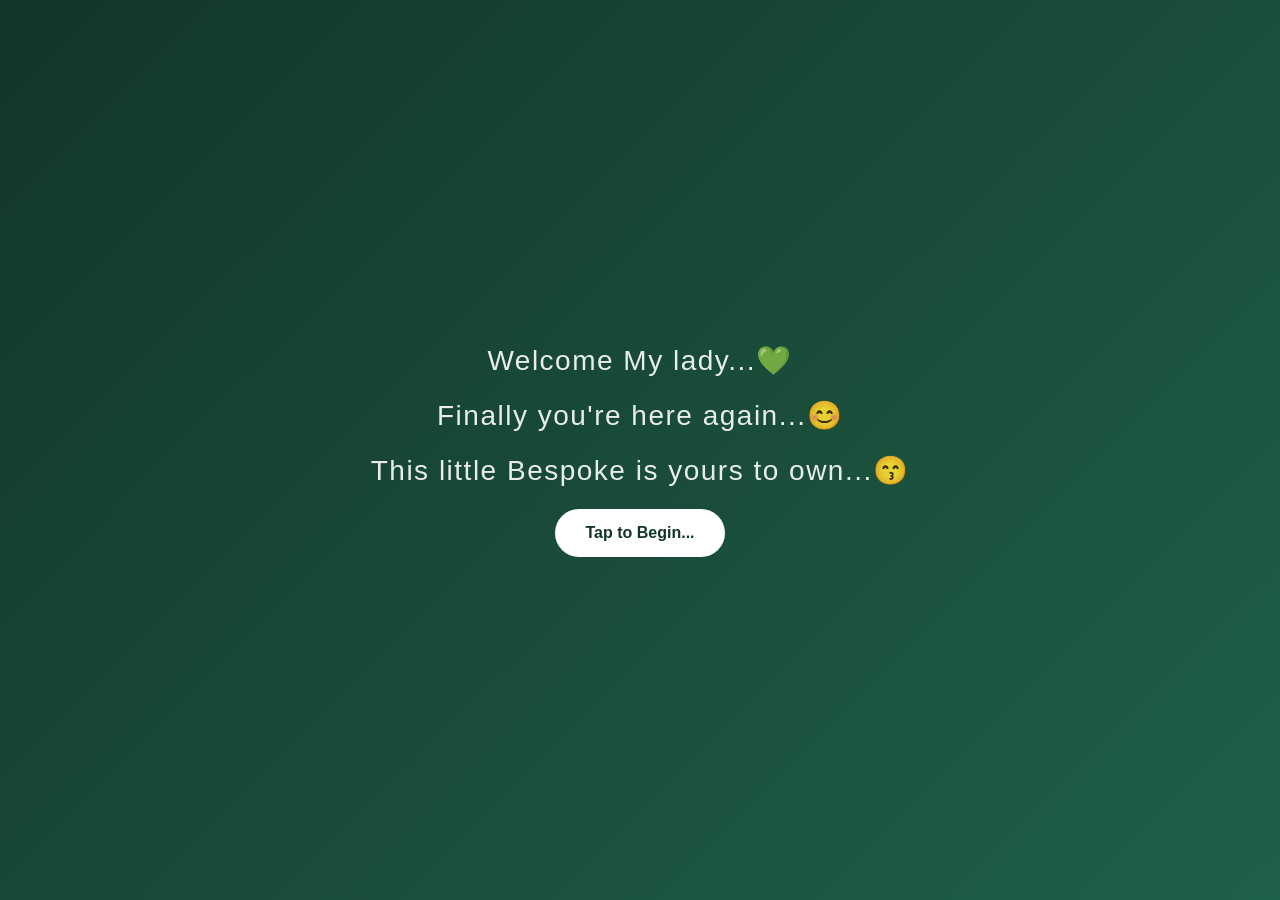
==== index.html @ ccbb70a7 "Update index.html" ====
<!DOCTYPE html>
<html lang="en">

<head>
    <meta charset="UTF-8">
    <meta name="viewport" content="width=device-width, initial-scale=1.0">

    <title>Special for you 💚</title>

    <link rel="stylesheet" href="style.css">
</head>

<body>

    <div class="container">

        <!-- PAGE 1: OPENING -->
        <section id="intro">

            <p class="intro-text">Welcome My lady...💚</p>

            <p class="intro-text">Finally you're here again...😊</p>

            <p class="intro-text">This little Bespoke is yours to own...😙</p>

            <button onclick="window.location.href='countdown.html'">
    Tap to Begin...
</button>

        </section>


        <!-- PAGE 2: COUNTDOWN -->
        <section id="countdownSection" class="hidden">

            <p class="countdown-title">
                Something special is waiting for you... 💚
            </p>

            <div id="countdown">

                <div class="time-box">
                    <span id="days">00</span>
                    <small>Days</small>
                </div>

                <div class="colon">:</div>

                <div class="time-box">
                    <span id="hours">00</span>
                    <small>Hours</small>
                </div>

                <div class="colon">:</div>

                <div class="time-box">
                    <span id="minutes">00</span>
                    <small>Minutes</small>
                </div>

                <div class="colon">:</div>

                <div class="time-box">
                    <span id="seconds">00</span>
                    <small>Seconds</small>
                </div>

            </div>

            <p class="bottom-text">
                Until your special day... 🎂
            </p>

        </section>


        <!-- PAGE 3: BIRTHDAY -->
        <section id="birthdayMessage" class="hidden">

            <h1>Happy Birthday, Brinda! 🎂💚</h1>

            <p>Your special surprise is ready...</p>

        </section>

    </div>

    <script src="script.js"></script>

</body>

</html>
---- style.css ----
* {
    margin: 0;
    padding: 0;
    box-sizing: border-box;
}

body {
    min-height: 100vh;
    background: linear-gradient(135deg, #123629, #1f6048);
    color: white;
    font-family: Arial, sans-serif;

    display: flex;
    justify-content: center;
    align-items: center;

    overflow: hidden;
}

.container {
    width: 90%;
    max-width: 900px;
    text-align: center;
}


/* =========================
   OPENING PAGE
   ========================= */

.intro-text {
    font-size: 28px;
    font-weight: 500;
    letter-spacing: 1.5px;
    opacity: 0.9;
    margin-bottom: 22px;
}


/* =========================
   BUTTON
   ========================= */

button {
    border: none;
    padding: 15px 30px;

    border-radius: 30px;

    background: #ffffff;
    color: #12352b;

    font-size: 16px;
    font-weight: bold;

    cursor: pointer;

    transition: 0.3s;
}

button:hover {
    transform: scale(1.05);
}
#backButton {
    transform: translateY(-7px);
}

/* =========================
   COUNTDOWN
   ========================= */

.countdown-title {
    font-size: 24px;
    opacity: 0.9;
    margin-bottom: 40px;
}

#countdown {
    display: flex;
    justify-content: center;
    align-items: center;
    gap: 15px;
}

.time-box {
    min-width: 120px;
    padding: 20px 15px;

    background: rgba(255, 255, 255, 0.08);

    border: 1px solid rgba(255, 255, 255, 0.15);

    border-radius: 15px;

    backdrop-filter: blur(10px);
}

.time-box span {
    display: block;
    font-size: clamp(35px, 6vw, 60px);
    font-weight: bold;
}

.time-box small {
    display: block;
    margin-top: 8px;

    font-size: 14px;
    letter-spacing: 2px;

    opacity: 0.7;
}

.colon {
    font-size: 45px;
    font-weight: bold;
    opacity: 0.7;
}

.bottom-text {
    margin-top: 45px;
    margin-bottom: 30px;
    font-size: 15px;
    opacity: 0.5;
}


/* =========================
   HIDDEN
   ========================= */

.hidden {
    display: none;
}


/* =========================
   BIRTHDAY MESSAGE
   ========================= */

#birthdayMessage h1 {
    font-size: clamp(35px, 7vw, 70px);
    animation: appear 2s ease;
}

#birthdayMessage p {
    font-size: 22px;
    opacity: 0.8;
}


/* =========================
   ANIMATION
   ========================= */

@keyframes appear {

    from {
        opacity: 0;
        transform: translateY(30px);
    }

    to {
        opacity: 1;
        transform: translateY(0);
    }

}


/* =========================
   MOBILE
   ========================= */

@media (max-width: 600px) {

    .container {
        position: relative;
        top: -60px;
    }

    #intro {
        transform: translateY(-100px);
    }

    .intro-text {
        font-size: 24px;
        letter-spacing: 1px;
        margin-bottom: 20px;
    }

    #countdown {
        gap: 5px;
    }

    .time-box {
        min-width: 65px;
        padding: 12px 5px;
    }

    .time-box span {
        font-size: 28px;
    }

    .time-box small {
        font-size: 9px;
    }

    .colon {
        font-size: 25px;
    }

    .countdown-title {
        font-size: 20px;
        margin-bottom: 30px;
    }
}


/* =========================
   PASSWORD
   ========================= */

.password-section {
    margin-top: 25px;
}

#passwordInput {
    width: 220px;
    padding: 13px 18px;
    border: none;
    border-radius: 25px;
    outline: none;
    font-size: 15px;
    text-align: center;
    margin-right: 8px;
}

#unlockButton {
    padding: 13px 20px;
    font-size: 14px;
}

#passwordMessage {
    margin-top: 12px;
    font-size: 14px;
    opacity: 0.8;
}


#specialDayText {
    margin-top: 45px;
    margin-bottom: 35px;
    font-size: 22px !important;
    line-height: 1.6;
    opacity: 0.85;
    font-weight: 500;
}
#tapMessage {
    margin-top: 25px;
    font-size: 14px;
    opacity: 0.55;
}
#specialDayText div {
    display: block !important;
    margin-bottom: 2px;
}
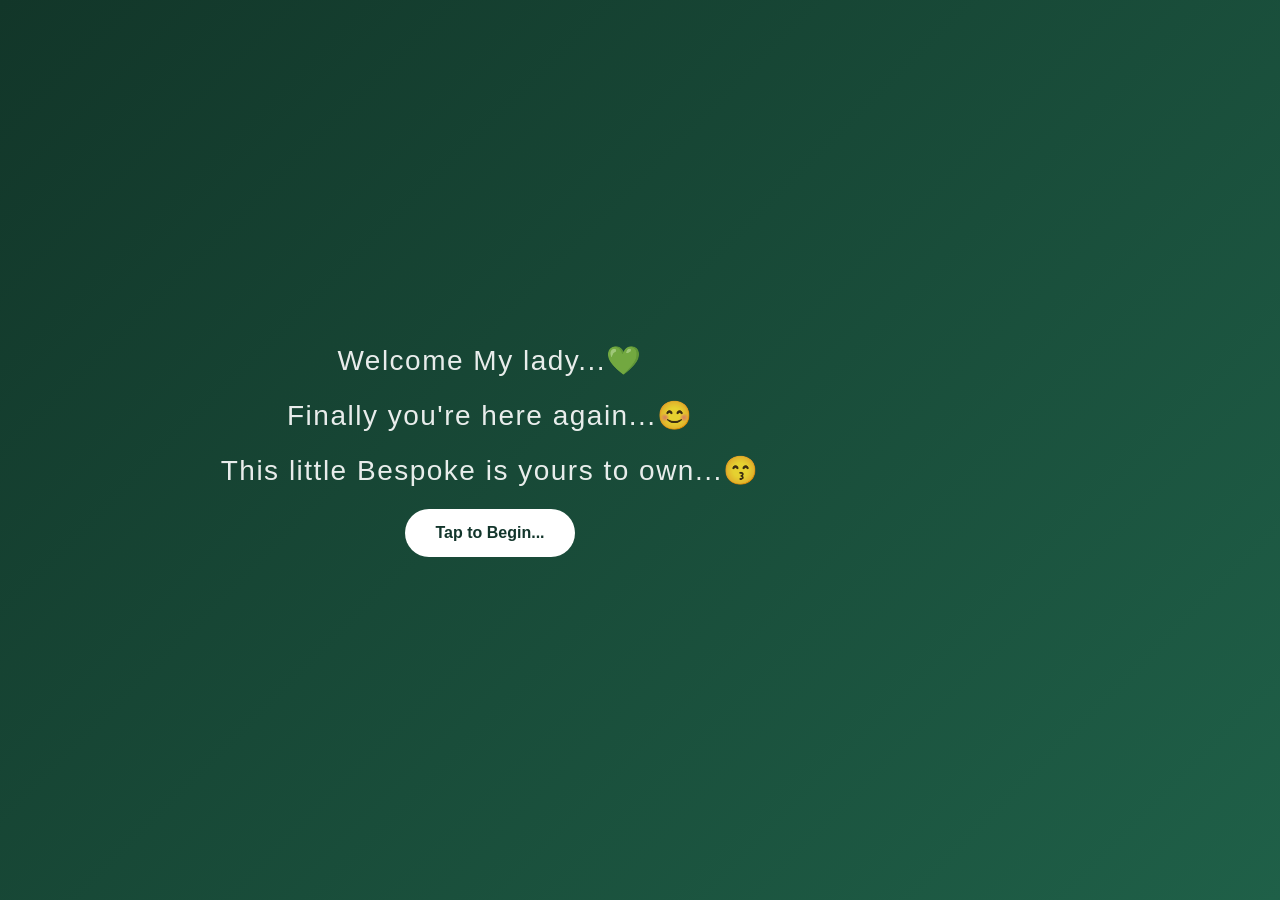
==== commit fff5de1f: "Update index.html" ====
--- a/index.html
+++ b/index.html
@@ -87,6 +87,8 @@
 
     <script src="script.js"></script>
 
+    <canvas id="starsCanvas"></canvas>
+
 </body>
 
 </html>
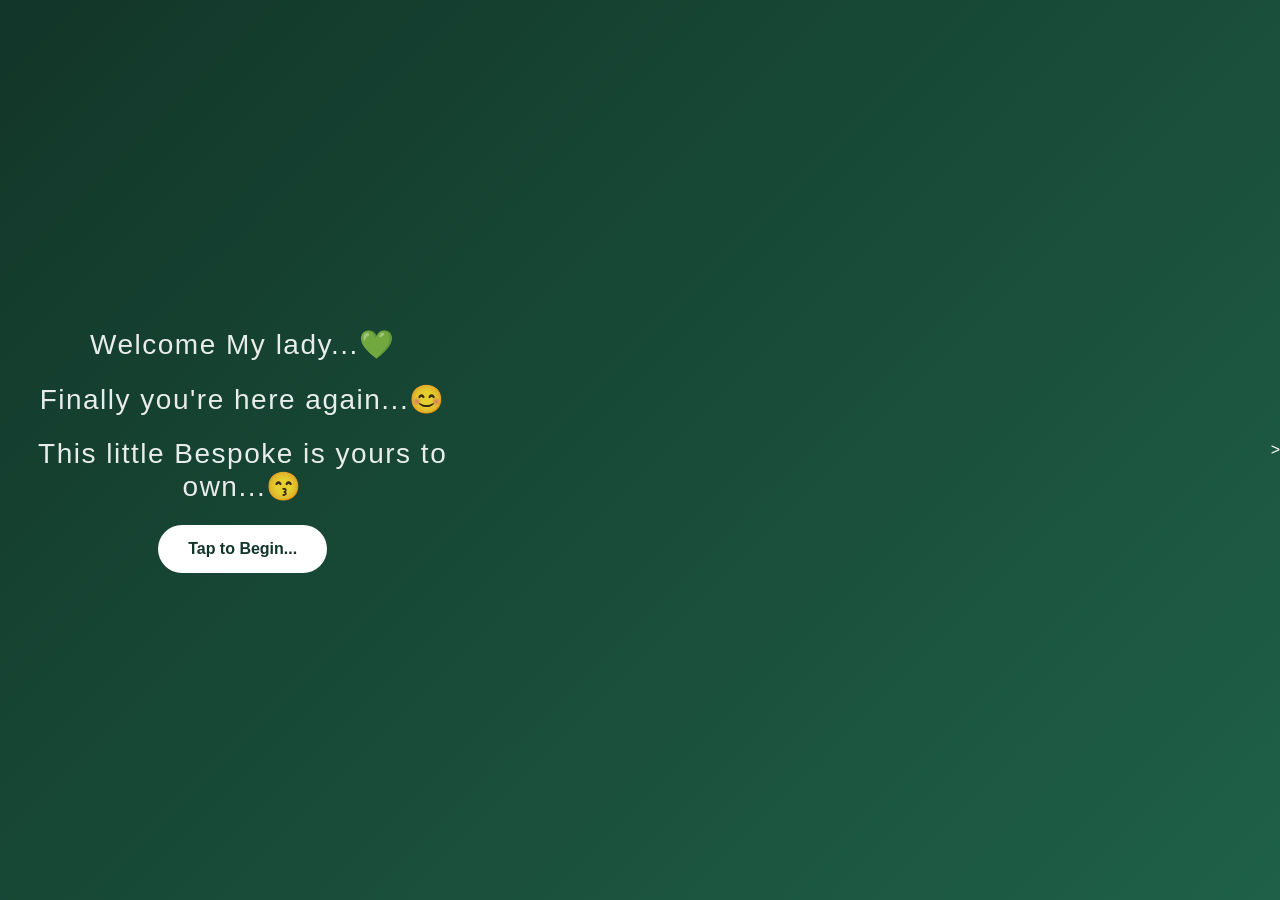
==== commit 420be103: "Update index.html" ====
--- a/index.html
+++ b/index.html
@@ -85,10 +85,14 @@
 
     </div>
 
+    <canvas id="starsCanvas"></canvas>
+
+    <div class="container">
+        <!-- your page content -->
+    </div>
+
     <script src="script.js"></script>
 
-    <canvas id="starsCanvas"></canvas>
-
-</body>
+</body>>
 
 </html>
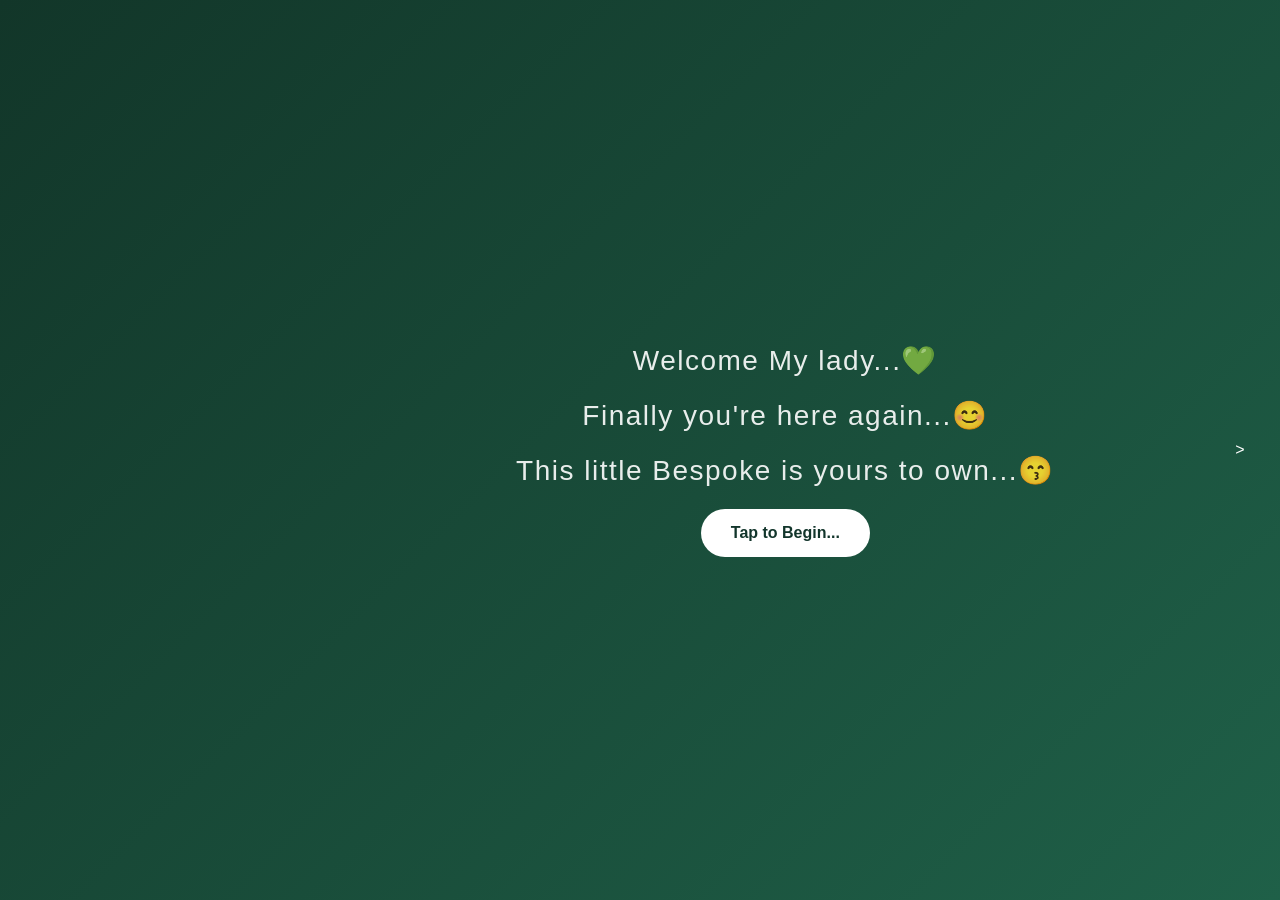
==== commit c0e6812d: "Update index.html" ====
--- a/index.html
+++ b/index.html
@@ -11,6 +11,7 @@
 </head>
 
 <body>
+    <canvas id="starsCanvas"></canvas>
 
     <div class="container">
 
@@ -85,12 +86,6 @@
 
     </div>
 
-    <canvas id="starsCanvas"></canvas>
-
-    <div class="container">
-        <!-- your page content -->
-    </div>
-
     <script src="script.js"></script>
 
 </body>>
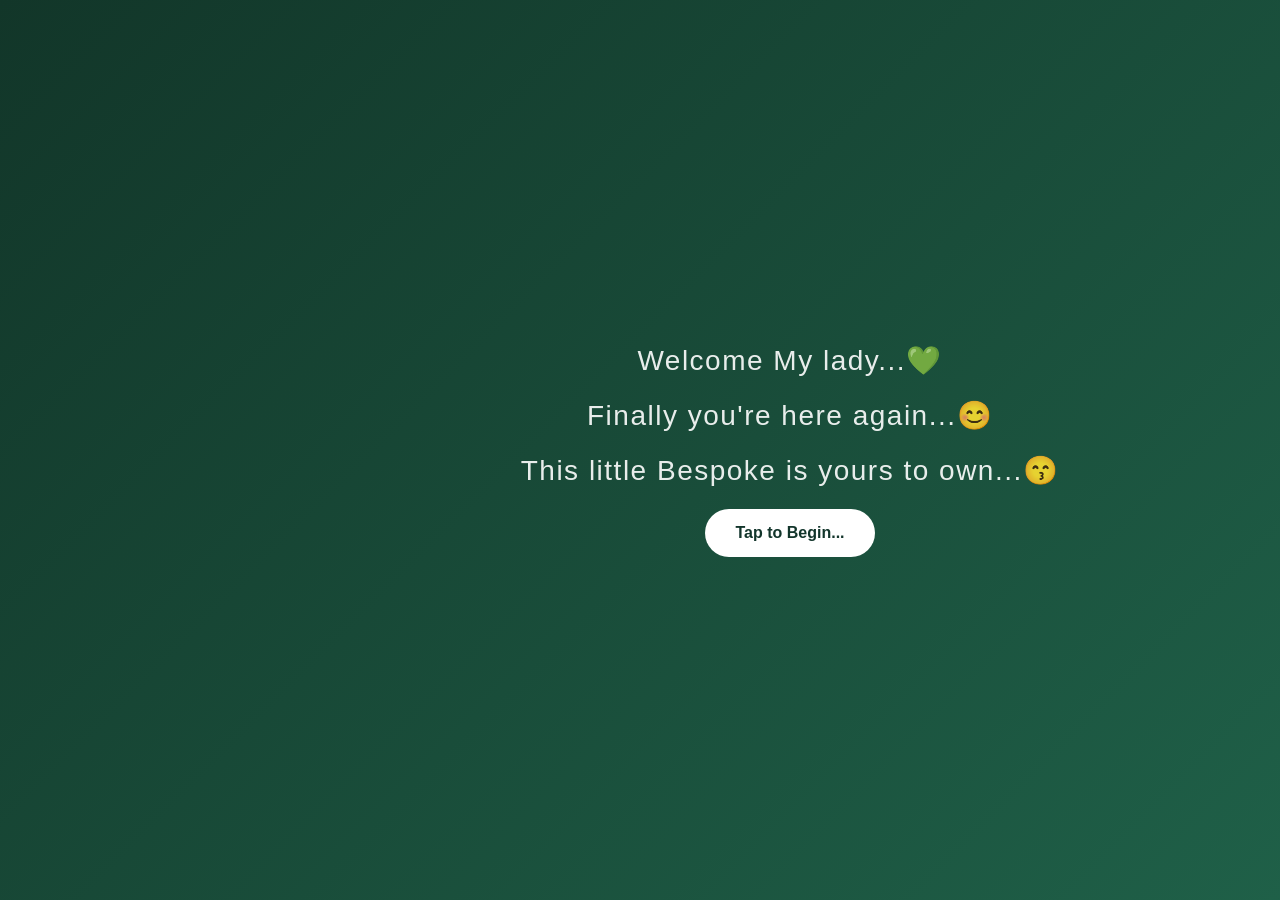
==== commit d6bc6463: "Update index.html" ====
--- a/index.html
+++ b/index.html
@@ -11,10 +11,10 @@
 </head>
 
 <body>
+
     <canvas id="starsCanvas"></canvas>
 
     <div class="container">
-
         <!-- PAGE 1: OPENING -->
         <section id="intro">
 
@@ -84,10 +84,9 @@
 
         </section>
 
-    </div>
+        </div>
 
     <script src="script.js"></script>
 
-</body>>
-
+</body>
 </html>
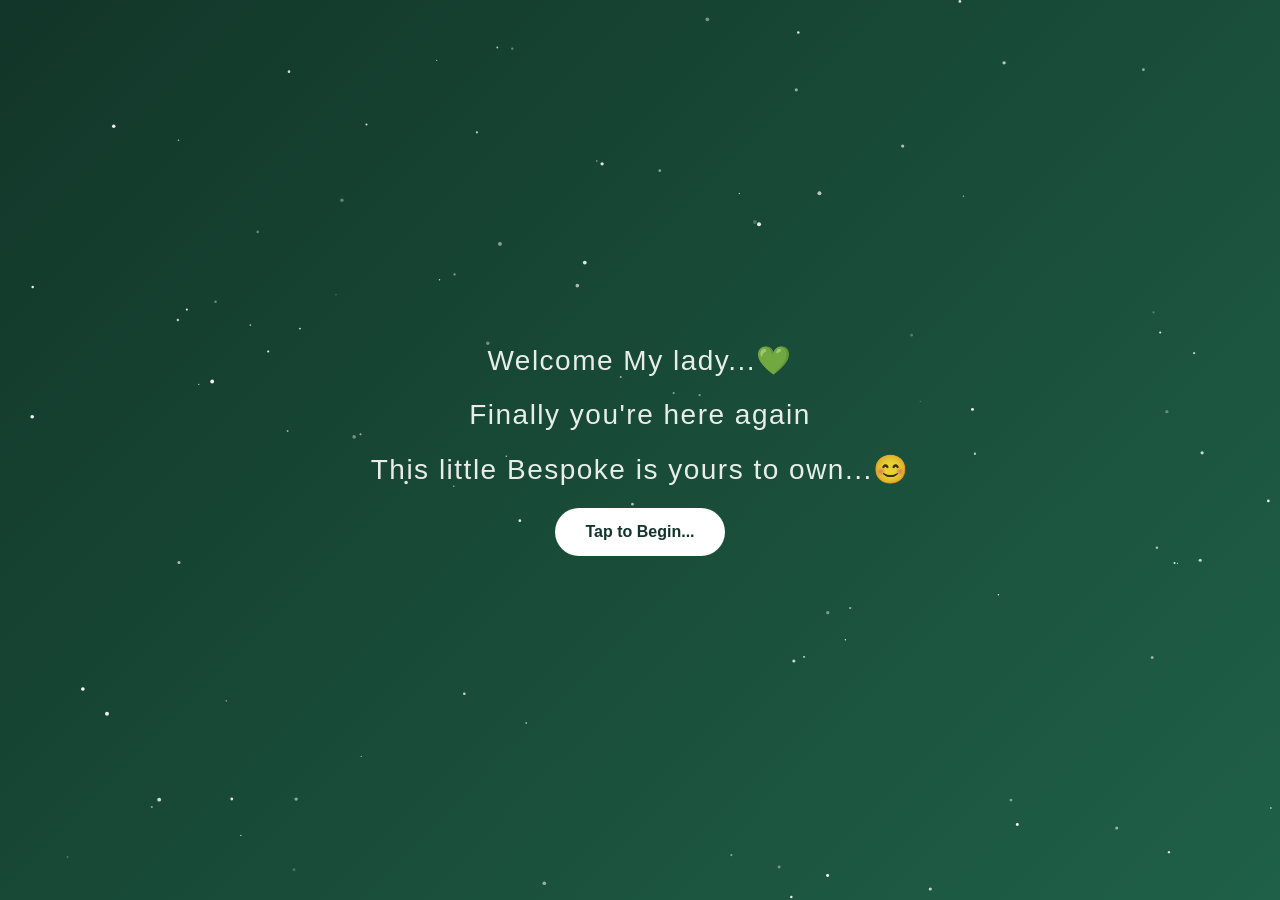
==== commit c9dc64d1: "Update index.html" ====
--- a/index.html
+++ b/index.html
@@ -20,9 +20,9 @@
 
             <p class="intro-text">Welcome My lady...💚</p>
 
-            <p class="intro-text">Finally you're here again...😊</p>
+            <p class="intro-text">Finally you're here again</p>
 
-            <p class="intro-text">This little Bespoke is yours to own...😙</p>
+            <p class="intro-text">This little Bespoke is yours to own...😊</p>
 
             <button onclick="window.location.href='countdown.html'">
     Tap to Begin...
--- a/style.css
+++ b/style.css
@@ -15,12 +15,41 @@
     align-items: center;
 
     overflow: hidden;
-}
+
+    position: relative;
+}
+
+
+/* =========================
+   STAR BACKGROUND
+   ========================= */
+
+#starsCanvas {
+    position: fixed;
+    inset: 0;
+    width: 100vw;
+    height: 100vh;
+    z-index: 0;
+    pointer-events: none;
+}
+
+
+/* =========================
+   MAIN CONTAINER
+   ========================= */
 
 .container {
-    width: 90%;
-    max-width: 900px;
+    position: relative;
+    z-index: 2;
+
+    width: 100%;
+    max-width: 100%;
+
+    margin: 0 auto;
+
     text-align: center;
+
+    box-sizing: border-box;
 }
 
 
@@ -61,9 +90,11 @@
 button:hover {
     transform: scale(1.05);
 }
+
 #backButton {
     transform: translateY(-7px);
 }
+
 
 /* =========================
    COUNTDOWN
@@ -120,6 +151,7 @@
 .bottom-text {
     margin-top: 45px;
     margin-bottom: 30px;
+
     font-size: 15px;
     opacity: 0.5;
 }
@@ -169,27 +201,106 @@
 
 
 /* =========================
+   PASSWORD
+   ========================= */
+
+.password-section {
+    margin-top: 25px;
+}
+
+#passwordInput {
+    width: 220px;
+    padding: 13px 18px;
+
+    border: none;
+    border-radius: 25px;
+
+    outline: none;
+
+    font-size: 15px;
+    text-align: center;
+
+    margin-right: 8px;
+}
+
+#unlockButton {
+    padding: 13px 20px;
+    font-size: 14px;
+}
+
+#passwordMessage {
+    margin-top: 12px;
+
+    font-size: 14px;
+    opacity: 0.8;
+}
+
+
+/* =========================
+   SPECIAL DAY MESSAGE
+   ========================= */
+
+#specialDayText {
+    margin-top: 45px;
+    margin-bottom: 35px;
+
+    font-size: 22px !important;
+    line-height: 1.6;
+
+    opacity: 0.85;
+    font-weight: 500;
+}
+
+#specialDayText div {
+    display: block !important;
+    margin-bottom: 2px;
+}
+
+
+/* =========================
+   TAP MESSAGE
+   ========================= */
+
+#tapMessage {
+    margin-top: 25px;
+
+    font-size: 14px;
+    opacity: 0.55;
+}
+
+
+/* =========================
    MOBILE
    ========================= */
 
 @media (max-width: 600px) {
 
     .container {
+        width: 100%;
+        max-width: 100%;
+        margin: 0 auto;
+        text-align: center;
         position: relative;
         top: -60px;
     }
 
     #intro {
-        transform: translateY(-100px);
+        width: 100%;
+        text-align: center;
     }
 
     .intro-text {
-        font-size: 24px;
-        letter-spacing: 1px;
-        margin-bottom: 20px;
+    font-size: 28px;
+    font-weight: 500;
+    letter-spacing: 1.5px;
+    opacity: 0.9;
+    margin-bottom: 22px;
     }
 
     #countdown {
+        width: 100%;
+        justify-content: center;
+        align-items: center;
         gap: 5px;
     }
 
@@ -213,55 +324,6 @@
     .countdown-title {
         font-size: 20px;
         margin-bottom: 30px;
-    }
-}
-
-
-/* =========================
-   PASSWORD
-   ========================= */
-
-.password-section {
-    margin-top: 25px;
-}
-
-#passwordInput {
-    width: 220px;
-    padding: 13px 18px;
-    border: none;
-    border-radius: 25px;
-    outline: none;
-    font-size: 15px;
-    text-align: center;
-    margin-right: 8px;
-}
-
-#unlockButton {
-    padding: 13px 20px;
-    font-size: 14px;
-}
-
-#passwordMessage {
-    margin-top: 12px;
-    font-size: 14px;
-    opacity: 0.8;
-}
-
-
-#specialDayText {
-    margin-top: 45px;
-    margin-bottom: 35px;
-    font-size: 22px !important;
-    line-height: 1.6;
-    opacity: 0.85;
-    font-weight: 500;
-}
-#tapMessage {
-    margin-top: 25px;
-    font-size: 14px;
-    opacity: 0.55;
-}
-#specialDayText div {
-    display: block !important;
-    margin-bottom: 2px;
-}
+        text-align: center;
+    }
+}
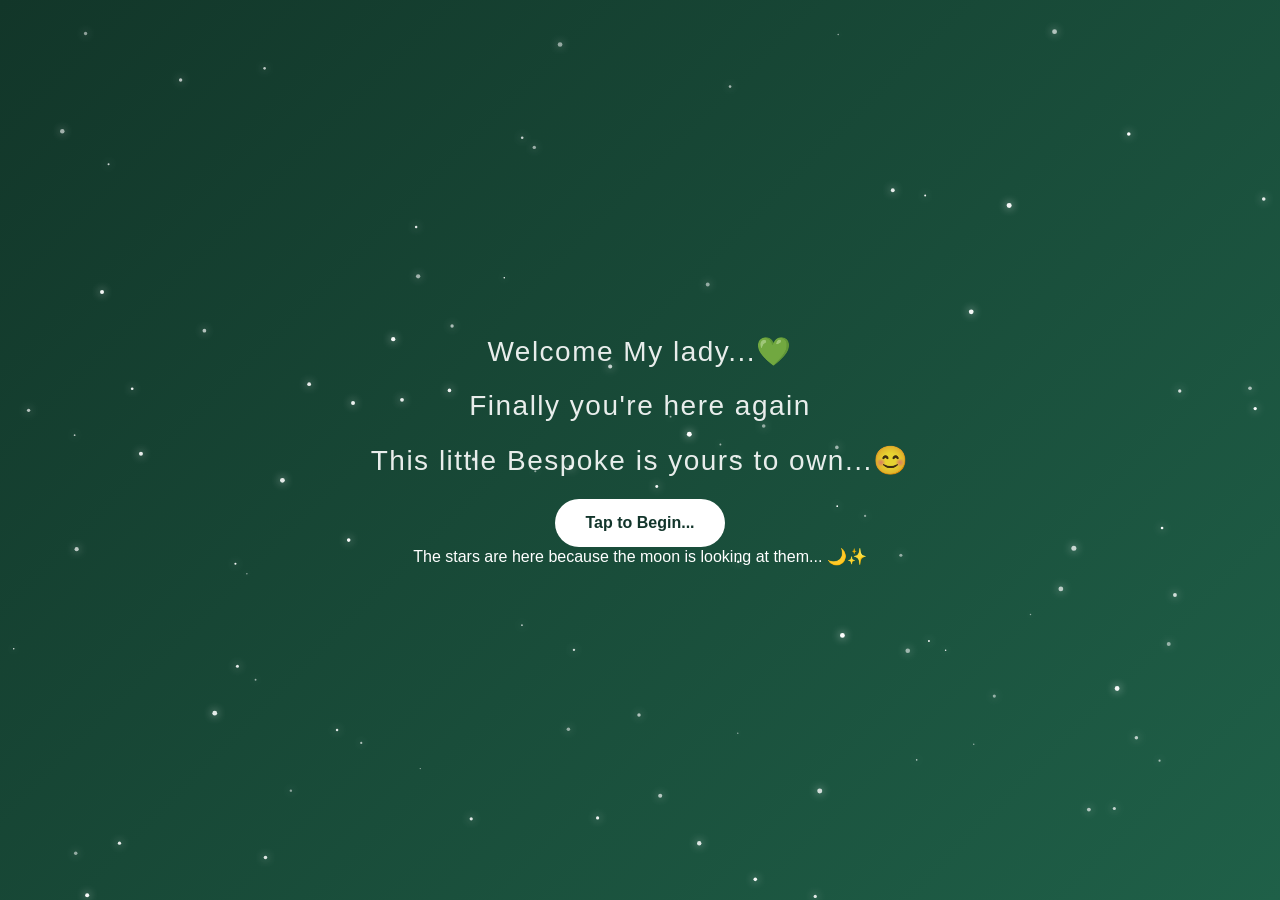
==== commit cc8ba0f8: "Update index.html" ====
--- a/index.html
+++ b/index.html
@@ -27,6 +27,7 @@
             <button onclick="window.location.href='countdown.html'">
     Tap to Begin...
 </button>
+            <p class="moon-note">The stars are here because the moon is looking at them... 🌙✨</p>
 
         </section>
 
--- a/style.css
+++ b/style.css
@@ -29,7 +29,7 @@
     inset: 0;
     width: 100vw;
     height: 100vh;
-    z-index: 0;
+    z-index: 1;
     pointer-events: none;
 }
 
@@ -327,3 +327,96 @@
         text-align: center;
     }
 }
+/* =========================
+   BIRTHDAY SURPRISE PAGE
+   ========================= */
+
+.birthday-page h1 {
+    font-size: clamp(30px, 6vw, 50px);
+    margin-bottom: 25px;
+}
+
+.surprise-title {
+    font-size: 28px;
+    font-weight: bold;
+    margin-bottom: 20px;
+}
+
+.surprise-text {
+    font-size: 18px;
+    opacity: 0.85;
+    margin-bottom: 12px;
+}
+
+#surpriseButton {
+    margin-top: 25px;
+}
+/* ==========================================
+   COUNTDOWN END ANIMATION
+========================================== */
+
+#countdown.countdown-ending {
+    animation: countdownFadeOut 1s ease forwards;
+}
+
+@keyframes countdownFadeOut {
+    0% {
+        opacity: 1;
+        transform: scale(1);
+    }
+
+    100% {
+        opacity: 0;
+        transform: scale(1.15);
+    }
+}
+
+#countdownTitle.birthday-reveal {
+    animation: birthdayTitleReveal 1.5s ease forwards;
+}
+
+@keyframes birthdayTitleReveal {
+    0% {
+        opacity: 0;
+        transform: translateY(20px);
+    }
+
+    100% {
+        opacity: 1;
+        transform: translateY(0);
+    }
+}
+
+#specialDayText.birthday-reveal {
+    animation: birthdayMessageReveal 1.5s ease 0.4s both;
+}
+
+@keyframes birthdayMessageReveal {
+    0% {
+        opacity: 0;
+        transform: translateY(25px) scale(0.96);
+    }
+
+    100% {
+        opacity: 1;
+        transform: translateY(0) scale(1);
+    }
+}
+
+.birthday-glow {
+    animation: birthdayGlow 2s ease;
+}
+
+@keyframes birthdayGlow {
+    0% {
+        box-shadow: inset 0 0 0 rgba(255, 255, 255, 0);
+    }
+
+    50% {
+        box-shadow: inset 0 0 120px rgba(255, 255, 255, 0.12);
+    }
+
+    100% {
+        box-shadow: inset 0 0 0 rgba(255, 255, 255, 0);
+    }
+}
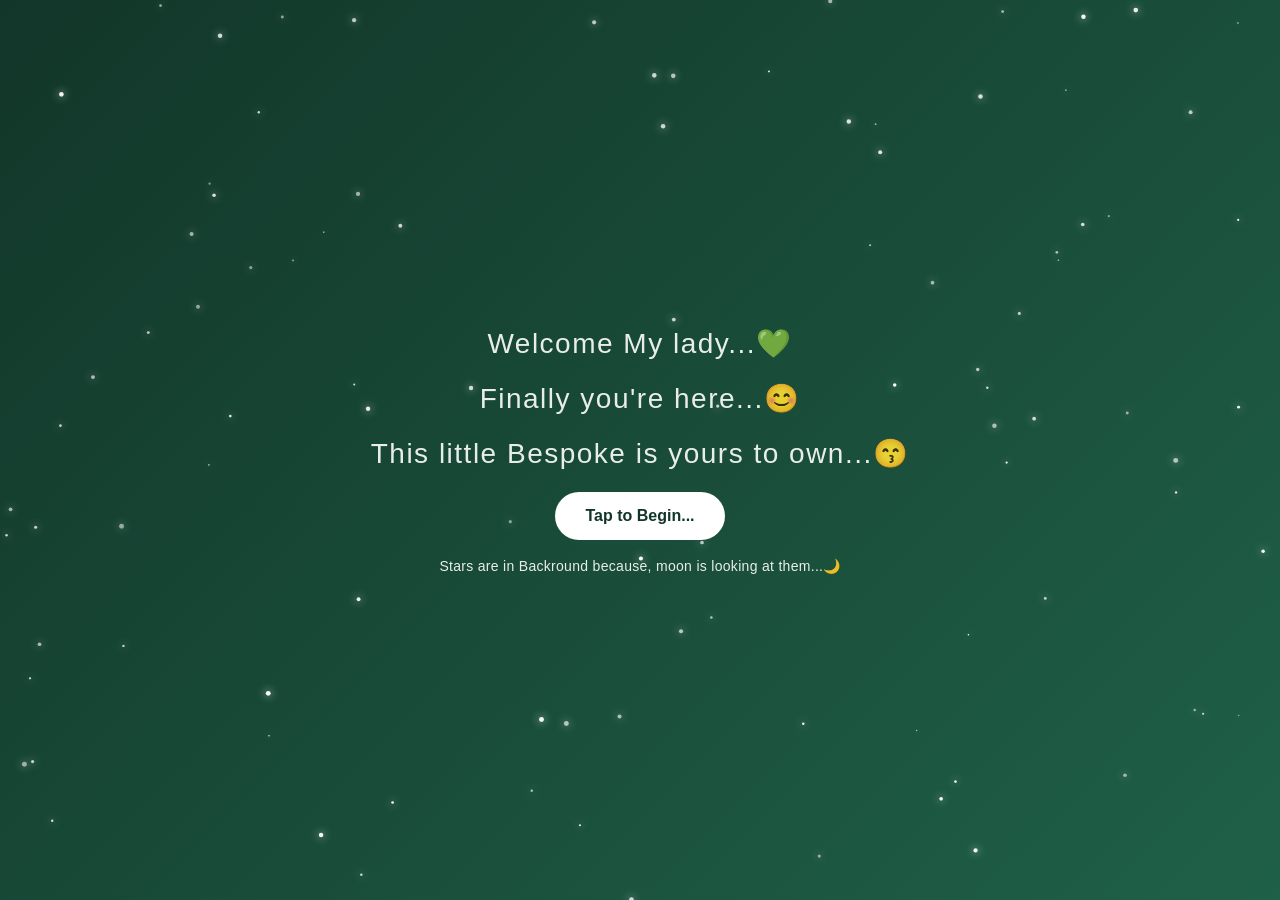
==== commit e81b6684: "Update index.html" ====
--- a/index.html
+++ b/index.html
@@ -20,14 +20,14 @@
 
             <p class="intro-text">Welcome My lady...💚</p>
 
-            <p class="intro-text">Finally you're here again</p>
+            <p class="intro-text">Finally you're here...😊</p>
 
-            <p class="intro-text">This little Bespoke is yours to own...😊</p>
+            <p class="intro-text">This little Bespoke is yours to own...😙</p>
 
             <button onclick="window.location.href='countdown.html'">
     Tap to Begin...
 </button>
-            <p class="moon-note">The stars are here because the moon is looking at them... 🌙✨</p>
+            <p class="moon-note">Stars are in Backround because, moon is looking at them...🌙</p>
 
         </section>
 
--- a/style.css
+++ b/style.css
@@ -420,3 +420,9 @@
         box-shadow: inset 0 0 0 rgba(255, 255, 255, 0);
     }
 }
+.moon-note {
+    margin-top: 18px;
+    font-size: 14px;
+    opacity: 0.90;
+    letter-spacing: 0.3px;
+}
